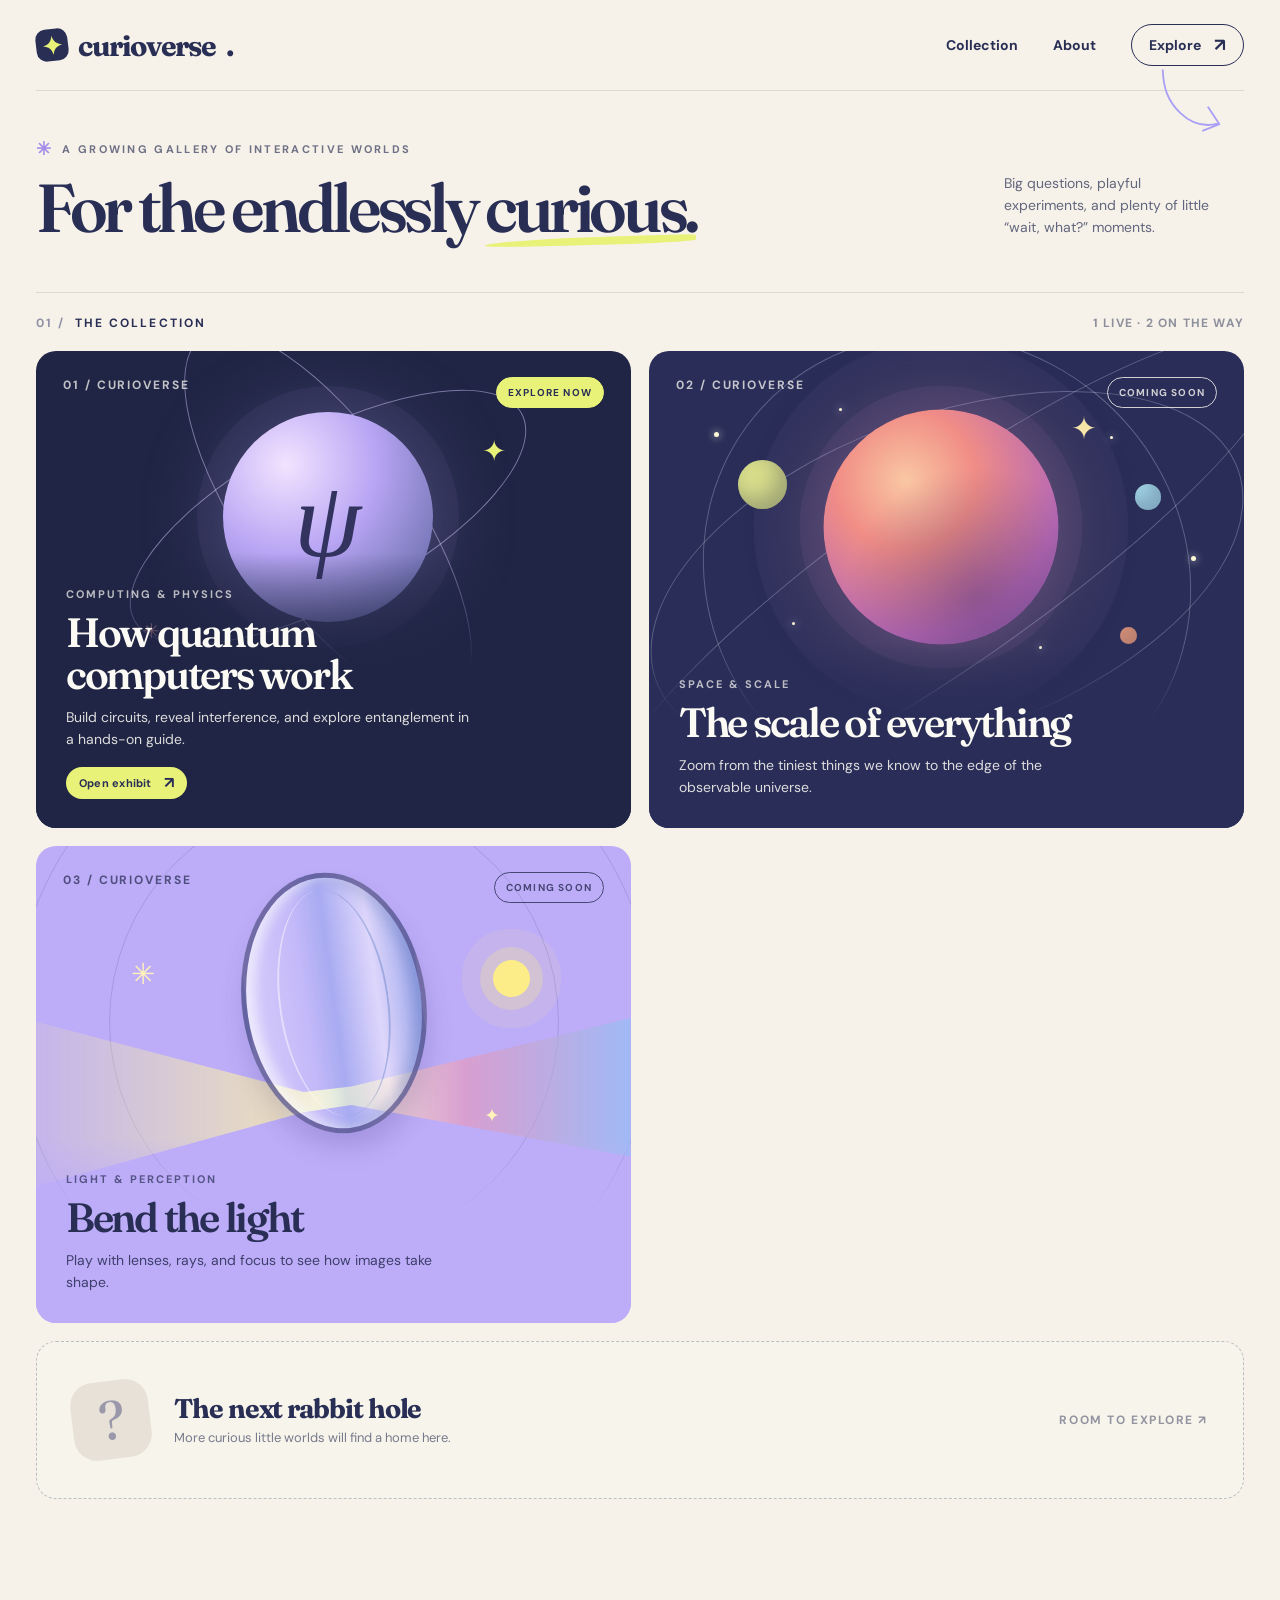
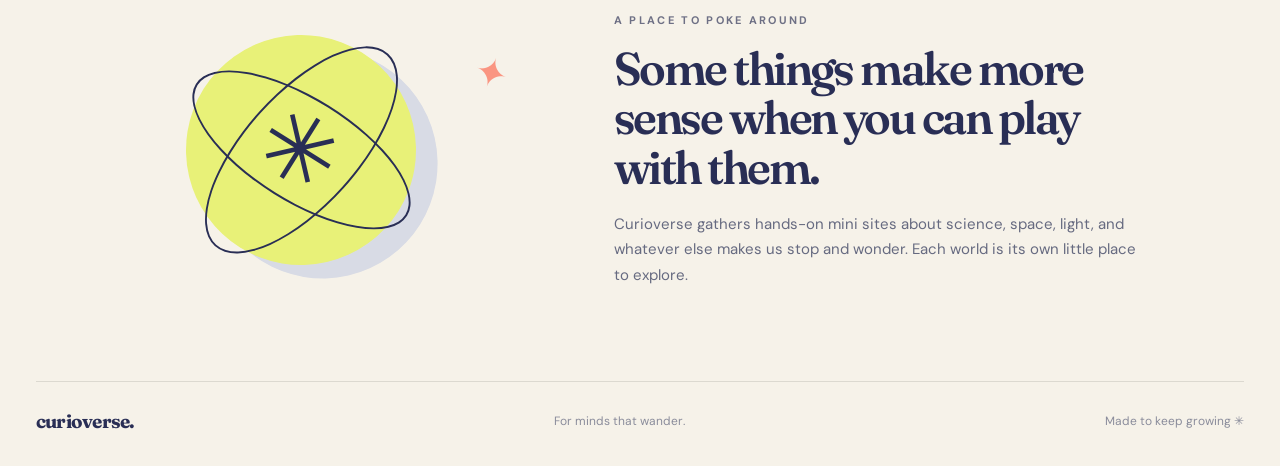
==== index.html @ cac8d2df "Add Curioverse index.html" ====
<!doctype html>
<html lang="en">
<head>
  <meta charset="utf-8">
  <meta name="viewport" content="width=device-width, initial-scale=1">
  <meta name="theme-color" content="#f6f2e9">
  <meta name="description" content="Curioverse is a growing gallery of playful, interactive explorations of space, light, and the world around us.">
  <title>Curioverse — a gallery for the curious</title>
  <link rel="preconnect" href="https://fonts.googleapis.com">
  <link rel="preconnect" href="https://fonts.gstatic.com" crossorigin>
  <link href="https://fonts.googleapis.com/css2?family=DM+Sans:wght@400;500;600;700&family=Fraunces:opsz,wght,SOFT,WONK@9..144,600,50,1;9..144,700,50,1&display=swap" rel="stylesheet">
  <link rel="icon" type="image/svg+xml" href="data:image/svg+xml,%3Csvg xmlns='http://www.w3.org/2000/svg' viewBox='0 0 64 64'%3E%3Crect width='64' height='64' rx='19' fill='%23292e55'/%3E%3Cpath d='M32 8c2.8 14.7 9.3 21.2 24 24-14.7 2.8-21.2 9.3-24 24C29.2 41.3 22.7 34.8 8 32 22.7 29.2 29.2 22.7 32 8Z' fill='%23e7f277'/%3E%3Ccircle cx='32' cy='32' r='4' fill='%23292e55'/%3E%3C/svg%3E">
  <style>
    :root{--paper:#f6f2e9;--ink:#292e55;--muted:#777a8d;--lime:#e8f178;--line:#dcd9d0;--purple:#aaa0f5;--coral:#fa9581;--blue:#a7dbee}
    *{box-sizing:border-box}
    html{scroll-behavior:smooth}
    body{margin:0;background:var(--paper);color:var(--ink);font-family:"DM Sans",sans-serif;overflow-x:hidden}
    button,a{font:inherit}
    a{color:inherit;text-decoration:none}
    button:focus-visible,a:focus-visible{outline:3px solid #6567d8;outline-offset:4px}
    .shell{width:min(100% - 72px,1380px);margin-inline:auto}
    .site-header{height:91px;display:flex;align-items:center;justify-content:space-between;border-bottom:1px solid var(--line)}
    .brand{display:inline-flex;align-items:center;gap:10px;font-family:"Fraunces",serif;font-size:29px;letter-spacing:-1.4px;font-weight:700;line-height:1}
    .brand-mark{width:32px;height:32px;display:grid;place-items:center;background:var(--ink);border-radius:10px;transform:rotate(-7deg)}
    .brand-mark svg{width:23px;height:23px;fill:var(--lime)}
    .top-nav{display:flex;align-items:center;gap:35px;font-size:14px;font-weight:700}
    .top-nav a:not(.nav-pill){transition:opacity .2s}
    .top-nav a:not(.nav-pill):hover{opacity:.55}
    .nav-pill{border:1px solid var(--ink);border-radius:999px;padding:11px 17px;display:inline-flex;align-items:center;gap:13px;transition:background .2s,transform .2s}
    .nav-pill:hover{background:var(--lime);transform:translateY(-2px)}
    .nav-pill span{font-size:18px;line-height:.6}
    .hero{display:grid;grid-template-columns:minmax(0,1fr) 240px;align-items:end;gap:30px;padding:51px 0 49px;position:relative}
    .eyebrow{display:flex;align-items:center;gap:9px;text-transform:uppercase;letter-spacing:.21em;font-size:11px;font-weight:700;color:#6e7085;margin:0 0 17px}
    .eyebrow .mini-star{font-size:18px;color:#a48eea;line-height:.7}
    h1,h2,h3,p{margin-top:0}
    h1,h2,.card-title,.about-title{font-family:"Fraunces",serif;font-weight:600}
    h1{font-size:clamp(49px,5.3vw,79px);line-height:1.025;letter-spacing:-.064em;margin:0;max-width:1010px}
    h1 em{font-style:normal;position:relative;white-space:nowrap}
    h1 em:after{content:"";position:absolute;left:0;right:0;bottom:.055em;height:.12em;background:var(--lime);z-index:-1;border-radius:90% 10% 40% 35%;transform:rotate(-1.6deg)}
    .hero-side{position:relative;display:flex;flex-direction:column;align-items:flex-start;justify-content:flex-end;padding-bottom:4px}
    .hero-side p{line-height:1.55;font-size:14px;color:#62667e;max-width:220px;margin:0}
    .doodle{position:absolute;right:11px;bottom:76px;width:92px;height:94px;transform:rotate(17deg)}
    .doodle path{stroke:#aaa0f5;stroke-width:2;fill:none;stroke-linecap:round;stroke-linejoin:round}
    .gallery-top{display:flex;align-items:center;justify-content:space-between;border-top:1px solid var(--line);padding:22px 0 20px}
    .section-label{display:flex;align-items:center;gap:10px;text-transform:uppercase;letter-spacing:.17em;font-size:12px;font-weight:700}
    .section-label .index{color:#8f92a5}
    .gallery-count{font-size:12px;color:#8d8f9c;font-weight:700;letter-spacing:.1em;text-transform:uppercase}
    .gallery-grid{display:grid;grid-template-columns:1fr 1fr;gap:18px}
    .exhibit{min-width:0;position:relative;overflow:hidden;border-radius:20px;min-height:477px;display:flex;flex-direction:column;isolation:isolate;transition:transform .3s cubic-bezier(.2,.8,.2,1),box-shadow .3s;background:#252a50}
    .exhibit:hover{transform:translateY(-6px);box-shadow:0 20px 35px rgba(36,39,75,.13)}
    .exhibit-space{background:#292d57;color:#fbfaf4}
    .exhibit-light{background:#bdadf8;color:#292e55}
    .exhibit-quantum{background:#202545;color:#fbfaf4;--fade:#202545}
    .exhibit-quantum .status{background:var(--lime);color:var(--ink);border-color:var(--lime);opacity:1}
    .quantum-ring{position:absolute;left:49%;top:35%;border:1px solid rgba(213,203,255,.5);width:440px;height:168px;border-radius:50%;transform:translate(-50%,-50%) rotate(-28deg)}
    .quantum-ring.two{transform:translate(-50%,-50%) rotate(55deg)}
    .quantum-core{position:absolute;left:49%;top:35%;width:210px;height:210px;border-radius:50%;transform:translate(-50%,-50%);background:radial-gradient(circle at 30% 25%,#f2e3ff,#b8a5f4 42%,#6d70af 84%);display:grid;place-items:center;color:#33335f;font-family:"Fraunces",serif;font-size:108px;box-shadow:0 0 0 26px rgba(182,163,245,.06),0 0 85px rgba(182,163,245,.26)}
    .quantum-spark{position:absolute;color:var(--lime);font-size:29px;top:17%;right:21%}.quantum-spark.two{font-size:20px;top:56%;left:18%;color:#f8a4a5}
    .card-top{position:relative;z-index:3;display:flex;align-items:flex-start;justify-content:space-between;padding:26px 27px 0}
    .card-number{font-size:12px;letter-spacing:.16em;font-weight:700;opacity:.74}
    .status{border:1px solid currentColor;border-radius:999px;padding:8px 11px;font-size:10px;font-weight:700;letter-spacing:.12em;text-transform:uppercase;opacity:.8}
    .card-art{position:absolute;inset:0;overflow:hidden;z-index:0;transition:transform .45s ease}
    .exhibit:hover .card-art{transform:scale(1.04)}
    .card-copy{margin-top:auto;position:relative;z-index:2;padding:0 30px 29px}
    .card-kicker{font-size:11px;text-transform:uppercase;letter-spacing:.18em;font-weight:700;margin:0 0 10px;opacity:.7}
    .card-title{font-size:clamp(35px,3.2vw,51px);letter-spacing:-.055em;line-height:1.03;margin:0 0 12px;max-width:420px}
    .card-description{font-size:14px;line-height:1.55;max-width:405px;margin:0;opacity:.86}
    .card-action{display:inline-flex;align-items:center;gap:12px;margin-top:16px;background:var(--lime);color:var(--ink);padding:9px 13px;border-radius:999px;font-size:11px;font-weight:700;letter-spacing:.02em}
    .card-action span{font-size:16px;line-height:.7}
    .card-copy:before{content:"";position:absolute;inset:-34px 0 0;background:linear-gradient(0deg,var(--fade) 58%,transparent);z-index:-1;pointer-events:none}
    .exhibit-space{--fade:#292d57}.exhibit-light{--fade:#bdadf8}
    .orbit{position:absolute;border:1px solid rgba(223,228,255,.28);border-radius:50%;left:50%;top:47%;transform:translate(-50%,-50%) rotate(-20deg)}
    .orbit.one{width:620px;height:320px}.orbit.two{width:500px;height:470px;transform:translate(-50%,-50%) rotate(39deg)}.orbit.three{width:820px;height:180px;transform:translate(-50%,-50%) rotate(-35deg)}
    .sun{position:absolute;width:235px;height:235px;border-radius:50%;left:49%;top:37%;transform:translate(-50%,-50%);background:radial-gradient(circle at 35% 30%,#f9c7a3 0,#f18d86 31%,#b668b5 70%,#6b5299 100%);box-shadow:0 0 0 24px rgba(223,165,242,.055),0 0 0 70px rgba(223,165,242,.04),0 0 80px rgba(239,152,156,.28)}
    .sun:after{content:"";position:absolute;inset:0;border-radius:50%;background:radial-gradient(circle at 65% 80%,rgba(57,37,94,.37),transparent 54%)}
    .planet{position:absolute;border-radius:50%;box-shadow:inset -9px -10px 18px rgba(17,21,57,.26)}
    .planet-a{width:49px;height:49px;background:#d6dc8a;top:23%;left:15%}.planet-b{width:26px;height:26px;background:#a9dcef;top:28%;right:14%}.planet-c{width:17px;height:17px;background:#f7a683;top:58%;right:18%}
    .star{position:absolute;width:5px;height:5px;border-radius:50%;background:#fcf7d5;box-shadow:0 0 8px #fff}
    .s1{left:11%;top:17%}.s2{left:32%;top:12%;width:3px;height:3px}.s3{right:22%;top:18%;width:3px;height:3px}.s4{right:8%;top:43%}.s5{left:24%;top:57%;width:3px;height:3px}.s6{right:34%;top:62%;width:3px;height:3px}
    .twinkle{position:absolute;left:71%;top:13%;font-size:31px;color:#f7e5a8;line-height:1;animation:twinkle 5s ease-in-out infinite}
    .light-circle{position:absolute;border:1px solid rgba(55,56,116,.18);border-radius:50%;width:450px;height:450px;left:50%;top:37%;transform:translate(-50%,-50%)}
    .light-circle:nth-child(2){width:640px;height:640px}.light-circle:nth-child(3){width:800px;height:800px}
    .light-beam{position:absolute;left:0;right:0;top:35%;height:185px;clip-path:polygon(0 5%,45% 43%,53% 40%,100% 3%,100% 78%,53% 50%,45% 54%,0 94%);background:linear-gradient(90deg,rgba(255,241,139,.12),rgba(255,245,164,.65) 40%,rgba(255,251,218,.94) 50%,rgba(243,145,167,.5) 72%,rgba(150,190,245,.75));filter:blur(1px)}
    .lens-wrap{position:absolute;width:184px;height:262px;left:50%;top:33%;transform:translate(-50%,-50%) rotate(-8deg);border-radius:50%;background:linear-gradient(90deg,rgba(255,255,255,.37),rgba(234,248,255,.17) 33%,rgba(95,165,222,.22) 50%,rgba(255,255,255,.5) 75%,rgba(91,155,211,.34));border:5px solid rgba(77,73,134,.72);box-shadow:inset 9px 0 11px rgba(255,255,255,.6),inset -8px 0 14px rgba(51,83,153,.25),0 18px 25px rgba(67,48,128,.18)}
    .lens-wrap:after{content:"";position:absolute;inset:12px 32px;border-radius:50%;border-left:2px solid rgba(255,255,255,.48);border-right:2px solid rgba(75,112,184,.35)}
    .ray-dot{position:absolute;right:17%;top:24%;width:37px;height:37px;border-radius:50%;background:#fced89;box-shadow:0 0 0 13px rgba(252,237,137,.25),0 0 0 31px rgba(252,237,137,.1)}
    .light-spark{position:absolute;left:16%;top:23%;color:#fff2ba;font-size:29px}.light-spark.two{left:auto;right:22%;top:54%;font-size:19px}
    .future{margin-top:18px;border:1px dashed #bdbdc1;border-radius:20px;min-height:158px;display:flex;align-items:center;justify-content:space-between;gap:30px;padding:30px 35px;background:rgba(255,255,255,.17)}
    .future-content{display:flex;align-items:center;gap:24px}
    .future-icon{width:78px;height:78px;border-radius:23px;background:#e7e1d7;display:grid;place-items:center;flex:none;transform:rotate(-7deg);font-family:"Fraunces",serif;font-size:54px;color:#9b98ab}
    .future h3{font-family:"Fraunces",serif;font-size:27px;letter-spacing:-.04em;margin:0 0 3px}.future p{margin:0;color:#777a8b;font-size:13px;line-height:1.5}
    .future-note{font-size:12px;font-weight:700;text-transform:uppercase;letter-spacing:.13em;color:#9494a1;white-space:nowrap}
    .about{display:grid;grid-template-columns:.9fr 1.1fr;gap:60px;align-items:center;margin:114px 0 93px;padding:0 12px}
    .about-graphic{min-height:250px;position:relative;display:grid;place-items:center}
    .about-disc{width:230px;height:230px;background:var(--lime);border-radius:50%;position:relative;display:grid;place-items:center;transform:rotate(-13deg);box-shadow:18px 18px 0 #d8dbe5}
    .about-disc:before,.about-disc:after{content:"";position:absolute;border:2px solid var(--ink);border-radius:50%;height:110px;width:255px;transform:rotate(-35deg)}
    .about-disc:after{transform:rotate(45deg);width:245px;height:100px}
    .about-disc span{font-size:95px;z-index:1;line-height:1}
    .about-small{position:absolute;top:22px;right:9%;font-size:40px;color:var(--coral);transform:rotate(18deg)}
    .about-title{font-size:clamp(35px,3.6vw,52px);letter-spacing:-.055em;line-height:1.08;margin:0 0 19px;max-width:530px}
    .about-text{color:#666a80;line-height:1.7;font-size:15px;max-width:540px;margin:0}
    footer{border-top:1px solid var(--line);padding:27px 0 33px;display:flex;justify-content:space-between;align-items:center;gap:20px;color:#8a8c9b;font-size:12px}
    footer .footer-brand{font-family:"Fraunces",serif;color:var(--ink);font-size:19px;font-weight:700;letter-spacing:-.04em}
    @keyframes twinkle{50%{transform:scale(.7) rotate(20deg);opacity:.55}}
    @media(max-width:980px){.hero{grid-template-columns:1fr}.hero-side{display:none}.card-title{font-size:38px}.exhibit{min-height:430px}.about{gap:30px}}
    @media(max-width:700px){.shell{width:min(100% - 36px,1380px)}.site-header{height:74px}.brand{font-size:24px}.brand-mark{width:28px;height:28px}.top-nav{gap:14px;font-size:12px}.top-nav a:first-child{display:none}.nav-pill{padding:9px 12px}.hero{padding:40px 0 37px}h1{font-size:clamp(45px,10vw,64px)}.gallery-grid{grid-template-columns:1fr}.exhibit{min-height:445px}.card-title{font-size:44px}.future{padding:23px;min-height:140px}.future-icon{width:57px;height:57px;font-size:42px;border-radius:16px}.future-content{gap:17px}.future-note{display:none}.about{grid-template-columns:1fr;margin:75px 0 65px;padding:0 2px;gap:15px}.about-graphic{min-height:225px}.about-disc{width:186px;height:186px}.about-disc:before{height:90px;width:220px}.about-disc:after{height:90px;width:210px}.about-disc span{font-size:78px}.about-small{right:17%}footer{align-items:flex-start;flex-direction:column;gap:8px}}
    @media(max-width:390px){.top-nav a:nth-child(2){display:none}.card-title{font-size:39px}.exhibit{min-height:425px}.future h3{font-size:23px}}
    @media(prefers-reduced-motion:reduce){html{scroll-behavior:auto}*,*:before,*:after{animation-duration:.01ms!important;transition-duration:.01ms!important}}
  </style>
</head>
<body>
  <div class="shell">
    <header class="site-header">
      <a class="brand" href="#top" aria-label="Curioverse home"><span class="brand-mark"><svg viewBox="0 0 64 64" aria-hidden="true"><path d="M32 5c3.2 16.5 10.5 23.8 27 27-16.5 3.2-23.8 10.5-27 27C28.8 42.5 21.5 35.2 5 32 21.5 28.8 28.8 21.5 32 5Z"/></svg></span>curioverse<span aria-hidden="true">.</span></a>
      <nav class="top-nav" aria-label="Main navigation"><a href="#collection">Collection</a><a href="#about">About</a><a class="nav-pill" href="#collection">Explore <span aria-hidden="true">↗</span></a></nav>
    </header>
    <main id="top">
      <section class="hero" aria-labelledby="page-title">
        <div><p class="eyebrow"><span class="mini-star" aria-hidden="true">✳</span> A growing gallery of interactive worlds</p><h1 id="page-title">For the endlessly <em>curious.</em></h1></div>
        <div class="hero-side"><svg class="doodle" viewBox="0 0 100 100" aria-hidden="true"><path d="M9 6c6 17 14 30 32 39 16 8 29 7 42-1M68 30l17 14-15 12"/></svg><p>Big questions, playful experiments, and plenty of little “wait, what?” moments.</p></div>
      </section>
      <section id="collection" aria-labelledby="collection-title">
        <div class="gallery-top"><div class="section-label" id="collection-title"><span class="index">01 /</span> The collection</div><span class="gallery-count" id="gallery-count">2 worlds in the making</span></div>
        <div class="gallery-grid" id="gallery-grid"></div>
        <div class="future"><div class="future-content"><div class="future-icon" aria-hidden="true">?</div><div><h3>The next rabbit hole</h3><p>More curious little worlds will find a home here.</p></div></div><div class="future-note">Room to explore ↗</div></div>
      </section>
      <section class="about" id="about" aria-labelledby="about-title">
        <div class="about-graphic" aria-hidden="true"><div class="about-disc"><span>✳</span></div><span class="about-small">✦</span></div>
        <div><p class="eyebrow">A place to poke around</p><h2 class="about-title" id="about-title">Some things make more sense when you can play with them.</h2><p class="about-text">Curioverse gathers hands-on mini sites about science, space, light, and whatever else makes us stop and wonder. Each world is its own little place to explore.</p></div>
      </section>
    </main>
    <footer><a class="footer-brand" href="#top">curioverse.</a><span>For minds that wander.</span><span>Made to keep growing ✳</span></footer>
  </div>
  <script>
    // Add future exhibits here. Give an exhibit a `url` when its site is ready;
    // cards without a URL are displayed honestly as upcoming experiences.
    const exhibits = [
      {number:'01',theme:'quantum',category:'Computing & physics',title:'How quantum computers work',description:'Build circuits, reveal interference, and explore entanglement in a hands-on guide.',status:'Explore now',url:'quantum.html'},
      {number:'02',theme:'space',category:'Space & scale',title:'The scale of everything',description:'Zoom from the tiniest things we know to the edge of the observable universe.',status:'Coming soon',url:null},
      {number:'03',theme:'light',category:'Light & perception',title:'Bend the light',description:'Play with lenses, rays, and focus to see how images take shape.',status:'Coming soon',url:null}
    ];

    const art = {
      quantum:`<div class="card-art" aria-hidden="true"><i class="quantum-ring"></i><i class="quantum-ring two"></i><i class="quantum-core">ψ</i><span class="quantum-spark">✦</span><span class="quantum-spark two">✳</span></div>`,
      space:`<div class="card-art" aria-hidden="true"><i class="orbit one"></i><i class="orbit two"></i><i class="orbit three"></i><i class="sun"></i><i class="planet planet-a"></i><i class="planet planet-b"></i><i class="planet planet-c"></i><i class="star s1"></i><i class="star s2"></i><i class="star s3"></i><i class="star s4"></i><i class="star s5"></i><i class="star s6"></i><span class="twinkle">✦</span></div>`,
      light:`<div class="card-art" aria-hidden="true"><i class="light-circle"></i><i class="light-circle"></i><i class="light-circle"></i><i class="light-beam"></i><i class="lens-wrap"></i><i class="ray-dot"></i><span class="light-spark">✳</span><span class="light-spark two">✦</span></div>`
    };

    function safe(value){return String(value).replace(/[&<>"']/g,char=>({'&':'&amp;','<':'&lt;','>':'&gt;','"':'&quot;',"'":'&#39;'}[char]));}
    function card(item){
      const content=`<div class="card-top"><span class="card-number">${safe(item.number)} / CURIOVERSE</span><span class="status">${safe(item.status)}</span></div>${art[item.theme]||''}<div class="card-copy"><p class="card-kicker">${safe(item.category)}</p><h3 class="card-title">${safe(item.title)}</h3><p class="card-description">${safe(item.description)}</p>${item.url?'<span class="card-action">Open exhibit <span aria-hidden="true">↗</span></span>':''}</div>`;
      return item.url ? `<a class="exhibit exhibit-${safe(item.theme)}" href="${safe(item.url)}" aria-label="Explore ${safe(item.title)}">${content}</a>` : `<article class="exhibit exhibit-${safe(item.theme)}" aria-label="${safe(item.title)}, coming soon">${content}</article>`;
    }
    document.getElementById('gallery-grid').innerHTML=exhibits.map(card).join('');
    const live=exhibits.filter(item=>item.url).length, planned=exhibits.length-live;
    document.getElementById('gallery-count').textContent=`${live} live · ${planned} on the way`;
  </script>
</body>
</html>
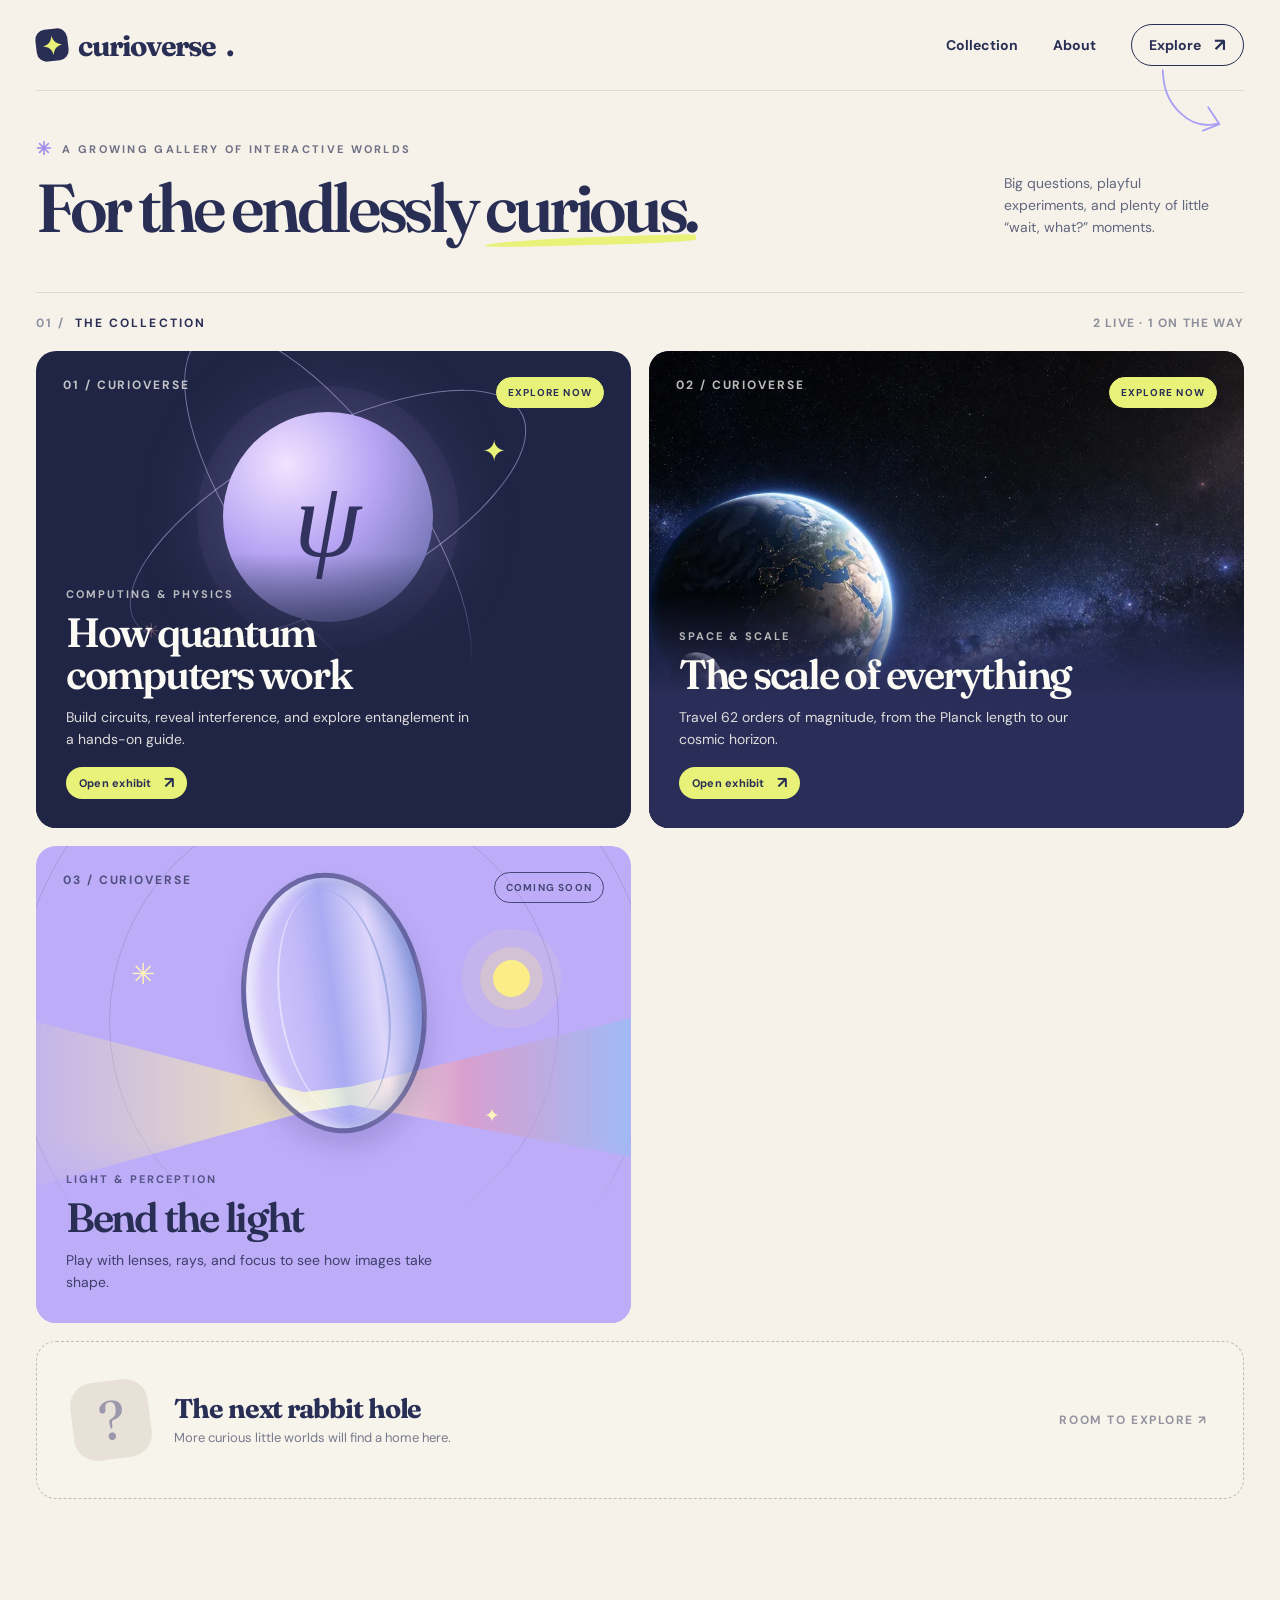
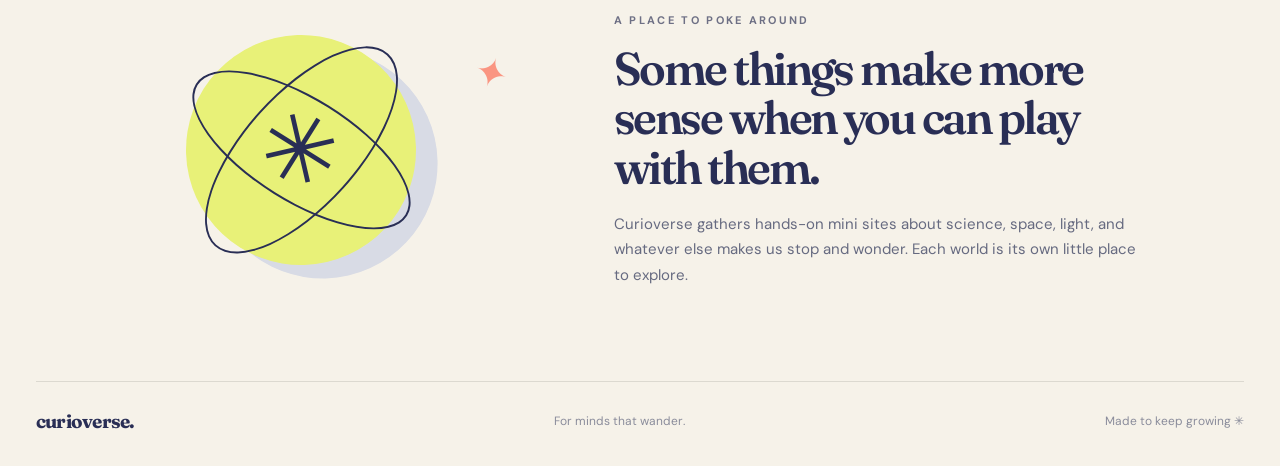
==== commit be3ddcd0: "Add interactive scale of the universe exhibit" ====
--- a/index.html
+++ b/index.html
@@ -49,6 +49,8 @@
     .exhibit{min-width:0;position:relative;overflow:hidden;border-radius:20px;min-height:477px;display:flex;flex-direction:column;isolation:isolate;transition:transform .3s cubic-bezier(.2,.8,.2,1),box-shadow .3s;background:#252a50}
     .exhibit:hover{transform:translateY(-6px);box-shadow:0 20px 35px rgba(36,39,75,.13)}
     .exhibit-space{background:#292d57;color:#fbfaf4}
+    .exhibit-space .status{background:var(--lime);color:var(--ink);border-color:var(--lime);opacity:1}
+    .space-art-image{position:absolute;inset:0;width:100%;height:100%;object-fit:cover;object-position:37% center}
     .exhibit-light{background:#bdadf8;color:#292e55}
     .exhibit-quantum{background:#202545;color:#fbfaf4;--fade:#202545}
     .exhibit-quantum .status{background:var(--lime);color:var(--ink);border-color:var(--lime);opacity:1}
@@ -136,13 +138,13 @@
     // cards without a URL are displayed honestly as upcoming experiences.
     const exhibits = [
       {number:'01',theme:'quantum',category:'Computing & physics',title:'How quantum computers work',description:'Build circuits, reveal interference, and explore entanglement in a hands-on guide.',status:'Explore now',url:'quantum.html'},
-      {number:'02',theme:'space',category:'Space & scale',title:'The scale of everything',description:'Zoom from the tiniest things we know to the edge of the observable universe.',status:'Coming soon',url:null},
+      {number:'02',theme:'space',category:'Space & scale',title:'The scale of everything',description:'Travel 62 orders of magnitude, from the Planck length to our cosmic horizon.',status:'Explore now',url:'scale.html'},
       {number:'03',theme:'light',category:'Light & perception',title:'Bend the light',description:'Play with lenses, rays, and focus to see how images take shape.',status:'Coming soon',url:null}
     ];
 
     const art = {
       quantum:`<div class="card-art" aria-hidden="true"><i class="quantum-ring"></i><i class="quantum-ring two"></i><i class="quantum-core">ψ</i><span class="quantum-spark">✦</span><span class="quantum-spark two">✳</span></div>`,
-      space:`<div class="card-art" aria-hidden="true"><i class="orbit one"></i><i class="orbit two"></i><i class="orbit three"></i><i class="sun"></i><i class="planet planet-a"></i><i class="planet planet-b"></i><i class="planet planet-c"></i><i class="star s1"></i><i class="star s2"></i><i class="star s3"></i><i class="star s4"></i><i class="star s5"></i><i class="star s6"></i><span class="twinkle">✦</span></div>`,
+      space:`<div class="card-art" aria-hidden="true"><img class="space-art-image" src="assets/scale-solar.webp" alt="" loading="lazy"></div>`,
       light:`<div class="card-art" aria-hidden="true"><i class="light-circle"></i><i class="light-circle"></i><i class="light-circle"></i><i class="light-beam"></i><i class="lens-wrap"></i><i class="ray-dot"></i><span class="light-spark">✳</span><span class="light-spark two">✦</span></div>`
     };
 
@@ -157,4 +159,3 @@
   </script>
 </body>
 </html>
-
